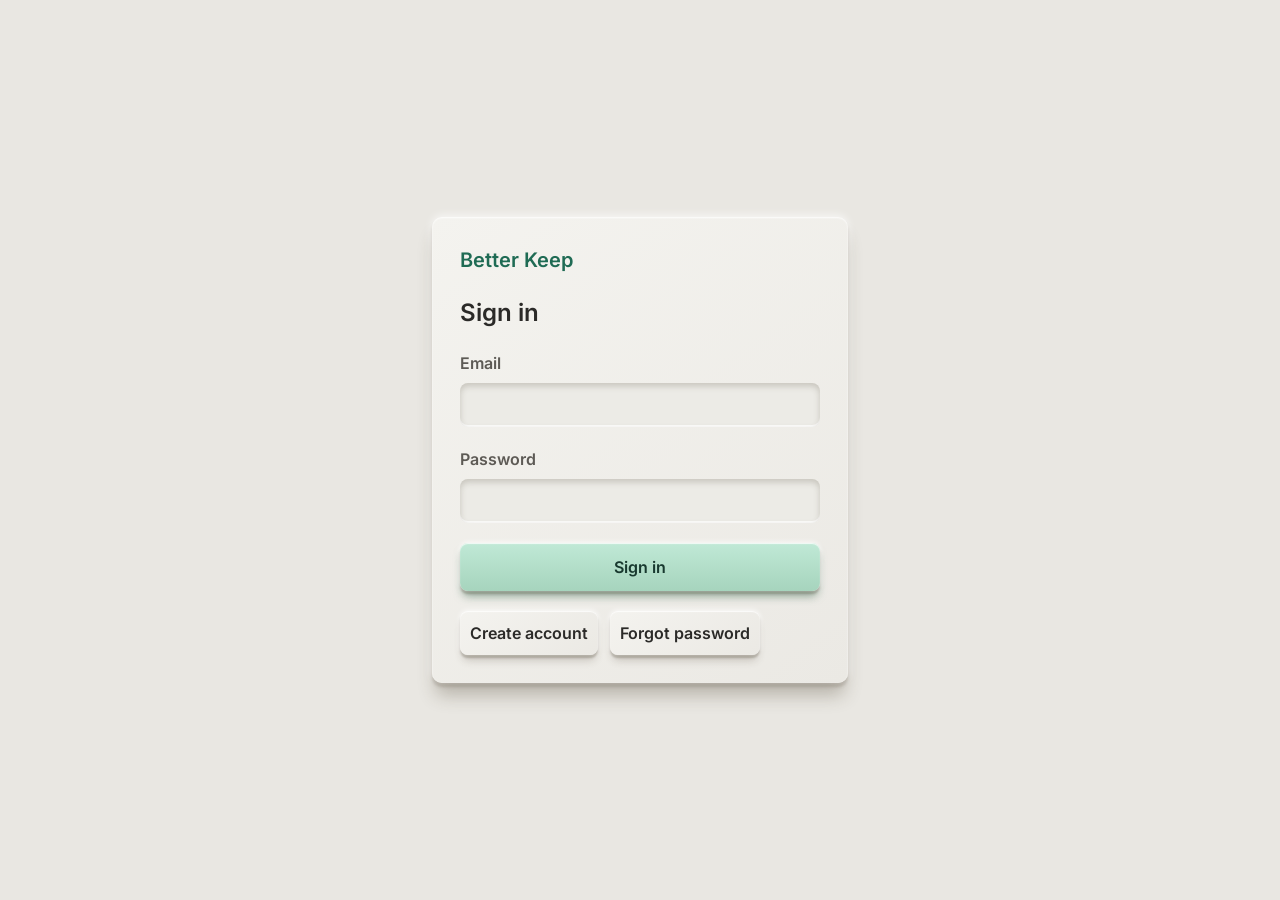
==== index.html @ 7a6ad75e "Publish better-keep 1ee75e3" ====
<!doctype html>
<html lang="en-GB">
  <head>
    <meta charset="utf-8" />
    <meta name="viewport" content="width=device-width, initial-scale=1, viewport-fit=cover" />
    <title>Better Keep</title>
    <meta name="description" content="Private notes in your own notebooks." />
    <link rel="manifest" href="./manifest.webmanifest" />
    <link rel="icon" href="./icons/icon.svg" type="image/svg+xml" />
    <link rel="apple-touch-icon" href="./icons/icon-192.png" />
    <meta name="theme-color" content="#e9e7e2" />
    <script>
      // Set the theme and text size before the page paints, so there is no flash.
      (function () {
        try {
          var s = JSON.parse(localStorage.getItem('bk-settings') || '{}')
          var theme = s.theme || 'system'
          if (theme === 'system') {
            theme = matchMedia('(prefers-color-scheme: dark)').matches ? 'dark' : 'light'
          }
          document.documentElement.dataset.theme = theme
          document.documentElement.dataset.textSize = s.textSize || 'medium'
        } catch (e) {}
      })()
    </script>
    <script type="module" crossorigin src="./assets/index-DMiQO9CW.js"></script>
    <link rel="stylesheet" crossorigin href="./assets/index-LoP0iq9k.css">
  </head>
  <body>
    <div id="root"></div>
  </body>
</html>
---- assets/index-LoP0iq9k.css ----
@font-face{font-family:Inter Variable;font-style:normal;font-display:swap;font-weight:100 900;src:url(./inter-cyrillic-ext-wght-normal-BOeWTOD4.woff2)format("woff2-variations");unicode-range:U+460-52F,U+1C80-1C8A,U+20B4,U+2DE0-2DFF,U+A640-A69F,U+FE2E-FE2F}@font-face{font-family:Inter Variable;font-style:normal;font-display:swap;font-weight:100 900;src:url(./inter-cyrillic-wght-normal-DqGufNeO.woff2)format("woff2-variations");unicode-range:U+301,U+400-45F,U+490-491,U+4B0-4B1,U+2116}@font-face{font-family:Inter Variable;font-style:normal;font-display:swap;font-weight:100 900;src:url(./inter-greek-ext-wght-normal-DlzME5K_.woff2)format("woff2-variations");unicode-range:U+1F??}@font-face{font-family:Inter Variable;font-style:normal;font-display:swap;font-weight:100 900;src:url(./inter-greek-wght-normal-CkhJZR-_.woff2)format("woff2-variations");unicode-range:U+370-377,U+37A-37F,U+384-38A,U+38C,U+38E-3A1,U+3A3-3FF}@font-face{font-family:Inter Variable;font-style:normal;font-display:swap;font-weight:100 900;src:url(./inter-vietnamese-wght-normal-CBcvBZtf.woff2)format("woff2-variations");unicode-range:U+102-103,U+110-111,U+128-129,U+168-169,U+1A0-1A1,U+1AF-1B0,U+300-301,U+303-304,U+308-309,U+323,U+329,U+1EA0-1EF9,U+20AB}@font-face{font-family:Inter Variable;font-style:normal;font-display:swap;font-weight:100 900;src:url(./inter-latin-ext-wght-normal-DO1Apj_S.woff2)format("woff2-variations");unicode-range:U+100-2BA,U+2BD-2C5,U+2C7-2CC,U+2CE-2D7,U+2DD-2FF,U+304,U+308,U+329,U+1D00-1DBF,U+1E00-1E9F,U+1EF2-1EFF,U+2020,U+20A0-20AB,U+20AD-20C0,U+2113,U+2C60-2C7F,U+A720-A7FF}@font-face{font-family:Inter Variable;font-style:normal;font-display:swap;font-weight:100 900;src:url(./inter-latin-wght-normal-Dx4kXJAl.woff2)format("woff2-variations");unicode-range:U+??,U+131,U+152-153,U+2BB-2BC,U+2C6,U+2DA,U+2DC,U+304,U+308,U+329,U+2000-206F,U+20AC,U+2122,U+2191,U+2193,U+2212,U+2215,U+FEFF,U+FFFD}:root{--page:#e9e7e2;--tile:linear-gradient(145deg, #f4f3ef, #ebe9e4);--tile-flat:#f4f3ef;--text:#2b2a28;--text-2:#5d5a55;--placeholder:#625f5a;--mint:linear-gradient(180deg, #c0e9d6, #a6d4bd);--on-mint:#18392f;--mint-text:#1f6b54;--danger-text:#a12a1f;--danger:linear-gradient(180deg, #e59b97, #d98581);--on-danger:#3d1310;--on-head:#2b2a28;--well:#ecebe6;--frame:#d3d0ca;--track:#cfccc6;--ring:#8ff0c8;--line:#3c342824;--raise:inset 0 1px 2px #ffffffd9, 0 -2px 8px #ffffffa6, 0 4px 3px #463a283d, 0 16px 18px -4px #463a284d;--raise-sm:inset 0 1px 1px #fffc, 0 -1px 5px #ffffffbf, 0 3px 2px #463a284d, 0 8px 9px -3px #463a283d;--press:inset 0 3px 6px #463a2838, inset 0 -2px 0 #fffc;--mint-shadow:0 7px 10px -3px #50a08280;--backdrop:#2b2a2873;--r-tile:10px;--r-btn:8px;--r-chip:6px;--small:max(.875rem, 14px);--lightningcss-light:initial;--lightningcss-dark: ;color-scheme:light}:root[data-theme=dark]{--page:#1d1c1a;--tile:linear-gradient(145deg, #2e2d2b, #242321);--tile-flat:#2e2d2b;--text:#ece9e4;--text-2:#b4b0a9;--placeholder:#a29e97;--mint-text:#8fe0c4;--danger-text:#ff9d92;--well:#1b1a18;--frame:#3a3834;--track:#34322f;--line:#ffffff1a;--raise:inset 0 1px 2px #ffffff1a, 0 -2px 8px #ffffff0a, 0 4px 3px #0009, 0 16px 18px -4px #0009;--raise-sm:inset 0 1px 1px #ffffff1a, 0 -1px 4px #ffffff0d, 0 3px 2px #0009, 0 8px 9px -3px #0000008c;--press:inset 0 3px 7px #000000a6, inset 0 -2px 0 #ffffff0f;--backdrop:#0009;--lightningcss-light: ;--lightningcss-dark:initial;color-scheme:dark}html{font-size:16px}html[data-text-size=small]{font-size:14px}html[data-text-size=large]{font-size:18px}*{box-sizing:border-box}html,body,#root{height:100%}body{background:var(--page);color:var(--text);text-align:left;-webkit-text-size-adjust:100%;margin:0;font-family:Inter Variable,Inter,Segoe UI,system-ui,-apple-system,sans-serif;font-size:1rem;font-weight:400;line-height:1.5}button,input,textarea,select{font:inherit;color:inherit}h1,h2,p{margin:0}strong{font-weight:600}:focus-visible{outline:3px solid var(--mint-text);outline-offset:2px}.visually-hidden{clip-path:inset(50%);white-space:nowrap;width:1px;height:1px;position:absolute;overflow:hidden}.app{height:100%;display:flex}.sidebar{background:var(--tile);width:17rem;box-shadow:var(--raise);z-index:1;flex-direction:column;flex:none;gap:1rem;padding:1.75rem 1.25rem;display:flex;overflow-y:auto}.sidebar-content{flex-direction:column;flex:1;gap:.5rem;min-height:0;display:flex}.side-spacer{flex:1;min-height:.75rem}.brand{color:var(--mint-text);font-size:1.25rem;font-weight:600}.side-label,.field-label,.section-label{color:var(--text-2);font-size:1rem;font-weight:600}.main{flex-direction:column;flex:1;min-width:0;display:flex}.topbar{align-items:center;gap:1rem;padding:1.75rem 2.25rem .5rem;display:flex}.content{flex-direction:column;flex:1;gap:1.25rem;min-height:0;padding:1rem 2.25rem 2.5rem;display:flex;overflow-y:auto}.heading-row{flex-wrap:wrap;justify-content:space-between;align-items:center;gap:.75rem 1rem;display:flex}.page-title{overflow-wrap:anywhere;font-size:1.625rem;font-weight:600}.section-label{margin-bottom:.875rem}section+section{margin-top:.5rem}.bottombar{padding:.75rem 1rem calc(.75rem + env(safe-area-inset-bottom));background:var(--page);border-top:1px solid var(--line)}@media (width>=801px){.only-phone{display:none!important}}.tile{background:var(--tile);box-shadow:var(--raise);border-radius:var(--r-tile)}.tiles{gap:1.5rem;display:grid}.tiles-grid{grid-template-columns:repeat(auto-fill,minmax(min(100%,17rem),1fr));align-items:start}.tiles-list{grid-template-columns:minmax(0,1fr);gap:1rem}.note-tile{display:flex;position:relative}.note-open{border-radius:var(--r-tile);text-align:left;cursor:pointer;background:0 0;border:0;flex-direction:column;flex:1;gap:.625rem;min-width:0;padding:1.25rem 4rem 1.25rem 1.375rem;display:flex}.note-title{overflow-wrap:anywhere;font-size:1.0625rem;font-weight:600}.note-title.is-empty{color:var(--text-2)}.note-preview{white-space:pre-wrap;overflow-wrap:anywhere;-webkit-line-clamp:8;line-clamp:8;-webkit-box-orient:vertical;display:-webkit-box;overflow:hidden}.tiles-list .note-preview{-webkit-line-clamp:2;line-clamp:2}.note-meta{flex-wrap:wrap;gap:.5rem;margin-top:.25rem;display:flex}.pin-btn{position:absolute;top:.625rem;right:.625rem}.chip{border-radius:var(--r-chip);background:var(--tile-flat);color:var(--text-2);box-shadow:var(--raise-sm);font-size:var(--small);align-items:center;gap:.5rem;padding:.25rem .625rem;font-weight:600;display:inline-flex}.chip-mint{background:var(--mint);color:var(--on-mint)}.swatch{border-radius:3px;flex:none;width:.75rem;height:.75rem;box-shadow:inset 0 1px #ffffff80,0 1px 2px #0000004d}.swatch-large{border-radius:var(--r-chip);color:#fff;justify-content:center;align-items:center;width:1.5rem;height:1.5rem;display:inline-flex}.empty{flex-direction:column;align-items:flex-start;gap:.75rem;max-width:34rem;padding:1.5rem;display:flex}.btn{border-radius:var(--r-btn);background:var(--tile);min-height:44px;color:var(--text);box-shadow:var(--raise-sm);cursor:pointer;border:0;justify-content:center;align-items:center;gap:.375rem;padding:0 10px;font-weight:600;text-decoration:none;display:inline-flex}.btn:active:not(:disabled),.btn.is-on{box-shadow:var(--press);background:var(--well)}.btn.is-on{color:var(--mint-text)}.btn:disabled{cursor:not-allowed;box-shadow:inset 0 0 0 1.5px var(--line);background:var(--well);color:var(--text-2)}.btn-primary{background:var(--mint);color:var(--on-mint);box-shadow:var(--raise-sm), var(--mint-shadow);white-space:nowrap;padding-inline:10px}.btn-primary:active:not(:disabled){color:var(--on-mint);background:#a6d4bd}.btn-mint-text{color:var(--mint-text)}.btn-danger{background:var(--danger);color:var(--on-danger)}.btn-danger:active:not(:disabled){color:var(--on-danger);background:#d98581}.btn-icon{flex:none;width:44px;padding:0}.btn-wide{width:100%;min-height:48px}.btn-left{justify-content:flex-start}.notebook-list{flex-direction:column;gap:.375rem;margin:0;padding:0;list-style:none;display:flex}.notebook-row{border-radius:var(--r-btn);color:var(--text-2);align-items:stretch;display:flex}.notebook-row.is-current{background:var(--mint);color:var(--on-mint);box-shadow:var(--raise-sm)}.notebook-btn{border-radius:var(--r-btn);min-width:0;min-height:48px;color:inherit;text-align:left;cursor:pointer;background:0 0;border:0;flex:1;align-items:center;gap:.75rem;padding:.5rem .25rem .5rem .875rem;font-weight:500;display:flex}.is-current .notebook-btn{font-weight:600}.notebook-name{overflow-wrap:anywhere;flex:1;min-width:0}.notebook-count{font-size:var(--small);font-weight:600}.notebook-edit{border-radius:var(--r-btn);width:44px;min-height:44px;color:inherit;cursor:pointer;background:0 0;border:0;flex:none;justify-content:center;align-items:center;display:inline-flex}.search-frame{border-radius:var(--r-btn);background:var(--frame);min-width:0;box-shadow:var(--raise-sm);flex:1;padding:4px}.search-well{background:var(--well);box-shadow:var(--press), inset 0 0 0 1.5px var(--ring);border-radius:5px;align-items:center;display:flex}.search-well:focus-within{outline:3px solid var(--mint-text);outline-offset:5px}.search-input{appearance:none;background:0 0;border:0;outline:none;flex:1;min-width:0;min-height:44px;padding:.5rem 0 .5rem 1rem}.search-input::-webkit-search-cancel-button{display:none}.search-icon,.search-clear{width:44px;height:44px;color:var(--text-2);flex:none;justify-content:center;align-items:center;display:inline-flex}.search-clear{cursor:pointer;background:0 0;border:0;border-radius:5px}::placeholder{color:var(--placeholder);opacity:1}.form{flex-direction:column;gap:1.25rem;display:flex}.field{border:0;flex-direction:column;gap:.5rem;min-width:0;margin:0;padding:0;display:flex}legend.field-label{margin-bottom:.5rem;padding:0}.field-inline{align-items:center;gap:.75rem;min-width:0;display:inline-flex}.input{border-radius:var(--r-btn);background:var(--well);width:100%;min-height:44px;box-shadow:var(--press);border:0;padding:.4375rem .875rem}.input:focus-visible{outline-offset:0;box-shadow:var(--press), inset 0 0 0 1.5px var(--ring)}.select{cursor:pointer;width:auto;min-width:0;max-width:100%}.hint{color:var(--text-2)}.message{border-radius:var(--r-btn);background:var(--well);box-shadow:var(--press);flex-direction:column;gap:.75rem;padding:.75rem 1rem;display:flex}p.message{display:block}.message-error strong,.banner-error strong,.save-status.is-error{color:var(--danger-text)}.row,.row-end{flex-wrap:wrap;gap:.75rem;display:flex}.row-end{justify-content:flex-end}.push-left{margin-right:auto}.segmented{background:var(--track);box-shadow:var(--press);border-radius:9px;flex-wrap:wrap;align-self:flex-start;gap:4px;padding:4px;display:inline-flex}.segment{border-radius:var(--r-chip);min-height:44px;color:var(--text);cursor:pointer;background:0 0;border:0;align-items:center;gap:.5rem;padding:.375rem 1rem;font-weight:500;display:inline-flex}.segment.is-on{background:var(--mint);color:var(--on-mint);box-shadow:var(--raise-sm);font-weight:600}.segment:has(:focus-visible){outline:3px solid var(--mint-text);outline-offset:2px}.colour-grid{grid-template-columns:repeat(auto-fill,minmax(8rem,1fr));gap:.5rem;display:grid}.colour-option{border-radius:var(--r-btn);cursor:pointer;align-items:center;gap:.625rem;min-height:44px;padding:.375rem .75rem;display:flex}.colour-option.is-on{background:var(--well);box-shadow:var(--press);font-weight:600}.colour-option:has(:focus-visible){outline:3px solid var(--mint-text);outline-offset:2px}.banner{border-radius:var(--r-btn);background:var(--well);box-shadow:var(--press);flex-wrap:wrap;justify-content:space-between;align-items:center;gap:.75rem;margin:1rem 2.25rem 0;padding:.75rem 1rem;display:flex}p.banner:not(.banner-error){display:block}.dialog{border-radius:var(--r-tile);background:var(--tile);width:min(32rem,100vw - 2rem);max-height:calc(100dvh - 2rem);color:var(--text);box-shadow:var(--raise);border:0;padding:0;overflow:auto}.dialog::backdrop{background:var(--backdrop)}.dialog-inner{flex-direction:column;gap:1rem;min-height:100%;padding:1.5rem;display:flex}.dialog-head{justify-content:space-between;align-items:center;gap:1rem;display:flex}.dialog-title{font-size:1.25rem;font-weight:600}.dialog-text{overflow-wrap:anywhere}.dialog-editor{width:min(44rem,100vw - 2rem)}.editor-title{font-size:1.125rem;font-weight:600}.editor-body{resize:none;min-height:10rem;max-height:60vh;line-height:1.5;overflow-y:auto}.editor-tools,.editor-foot{flex-wrap:wrap;align-items:center;gap:.75rem;display:flex}.save-status{color:var(--text-2);margin-right:auto;font-weight:600}.dialog-drawer{border-radius:0 var(--r-tile) var(--r-tile) 0;width:min(20rem,88vw);height:100dvh;max-height:100dvh;margin:0}.dialog-drawer .dialog-title{color:var(--mint-text)}.auth-page{justify-content:center;align-items:center;min-height:100%;padding:1.5rem;display:flex}.auth-tile{flex-direction:column;gap:1.25rem;width:min(26rem,100%);padding:1.75rem;display:flex}.auth-heading{font-size:1.5rem;font-weight:600}.auth-links{flex-wrap:wrap;gap:.75rem;display:flex}@media (width<=800px){.sidebar,.only-desktop{display:none!important}.topbar{gap:.75rem;padding:1rem 1rem .25rem}.content{padding:.75rem 1rem 1.5rem}.banner{margin:.75rem 1rem 0}.tiles{gap:1.125rem}.dialog-editor{border-radius:0;width:100vw;max-width:100vw;height:100dvh;max-height:100dvh;margin:0}.editor-body{flex:1;max-height:none}}@media (prefers-reduced-motion:no-preference){.btn,.segment{transition:box-shadow .12s}}.new-buttons{gap:.75rem;display:flex}.topbar{flex-wrap:wrap}.search-frame{flex-basis:16rem}.bottombar{gap:.625rem;display:flex}.bottombar .btn{white-space:nowrap;flex:1;min-height:52px;padding-inline:.5rem}.tick-box{border-radius:var(--r-chip);background:var(--well);width:1.375rem;height:1.375rem;box-shadow:var(--press);color:var(--on-mint);flex:none;justify-content:center;align-items:center;display:inline-flex}.tick-box.is-done{background:#b3e0ca;box-shadow:inset 0 3px 5px #18392f47,inset 0 -2px #ffffff8c}.tick-box svg{stroke-width:3.2px}.list-editor,.table-editor{flex-direction:column;gap:.875rem;min-width:0;display:flex}.todo-list{flex-direction:column;gap:.25rem;margin:0;padding:0;list-style:none;display:flex}.todo-row{border-radius:var(--r-btn);align-items:center;display:flex}.todo-row.is-dragging{background:var(--well);box-shadow:var(--press)}.todo-grip,.todo-tick,.todo-remove,.cell-remove{border-radius:var(--r-btn);width:44px;height:44px;color:var(--text-2);cursor:pointer;background:0 0;border:0;flex:none;justify-content:center;align-items:center;display:inline-flex}.todo-grip{cursor:grab;touch-action:none}.cell-remove:disabled{cursor:not-allowed;opacity:.4}.todo-text{border-radius:var(--r-btn);background:0 0;border:0;flex:1;min-width:0;min-height:44px;padding:.375rem .5rem}.todo-text.is-done,.is-done-text{color:var(--placeholder);text-decoration:line-through}.list-count{align-self:center}.tile-list{flex-direction:column;gap:.625rem;display:flex}.tile-item{overflow-wrap:anywhere;align-items:flex-start;gap:.75rem;display:flex}.tile-item .tick-box{margin-top:.0625rem}.table-scroll,.tile-table-scroll{border-radius:var(--r-btn);background:var(--well);box-shadow:var(--press);max-width:100%;padding:.375rem;overflow-x:auto}.tile-table-scroll{max-width:none;display:block}.grid-table{border-collapse:collapse}.grid-table th,.grid-table td{border-top:1px solid var(--line);padding:0}.grid-table thead th,.grid-table thead td,.grid-table tbody tr:last-child td{border-top:0}.cell{border-radius:var(--r-chip);background:0 0;border:0;width:100%;min-width:9rem;min-height:44px;padding:.375rem .75rem}.cell-head{color:var(--text-2);font-weight:600}.cell:focus-visible,.todo-text:focus-visible{outline-offset:-3px}.tile-table{min-width:max-content;display:grid}.tile-cell{border-top:1px solid var(--line);overflow-wrap:anywhere;min-height:2.5rem;padding:.5rem .75rem}.tile-cell.is-head{color:var(--text-2);border-top:0;font-weight:600}.tile-table-scroll .hint{padding:.5rem .75rem .25rem;display:block}.note-open>:not(.note-title){margin-right:-2.625rem}.editor-inner{flex-direction:column;gap:.875rem;min-width:0;display:flex}.grid-table td,.grid-table th{vertical-align:top}.grid-table tbody tr:last-child td{border-top:1px solid var(--line)}textarea.cell{resize:none;overflow-wrap:anywhere;white-space:pre-wrap;padding:.625rem .75rem;line-height:1.5;display:block;overflow:hidden}.head-cell .cell-head,.tile-cell.is-head{color:var(--on-head)}.head-cell .cell-head::placeholder{color:#4a4844}.grid-table .is-active{box-shadow:inset 0 0 0 2px var(--mint-text);border-radius:var(--r-chip)}.cell.is-done{color:var(--placeholder);text-decoration:line-through}.tick-cell{width:44px}.table-tools{flex-direction:column;gap:.75rem;display:flex}.tool-group{flex-wrap:wrap;align-items:center;gap:.625rem;display:flex}.tool-name{overflow-wrap:anywhere;flex-basis:100%}.table-settings{border-radius:var(--r-btn);background:var(--well);box-shadow:var(--press);flex-direction:column;gap:1rem;padding:1rem;display:flex}.swatch-dark-tick{color:var(--on-head)}.check-row{border-radius:var(--r-btn);text-align:left;cursor:pointer;background:0 0;border:0;align-self:flex-start;align-items:center;gap:.75rem;min-height:44px;padding:.375rem .5rem;display:flex}.tile-cell{white-space:pre-wrap}.table-settings{gap:.5rem;padding:.625rem .75rem}.table-settings .field{flex-flow:wrap;align-items:center;gap:.25rem .75rem}.table-settings legend.field-label{float:left;align-items:center;min-height:44px;margin:0 .75rem 0 0;display:flex}.table-settings .colour-grid{flex-wrap:wrap;gap:.125rem;display:flex}.table-settings .colour-option{gap:.5rem;padding:.25rem .625rem}.table-settings .check-row{padding-left:0}.rich{flex-direction:column;gap:.5rem;display:flex}.rich-tools{flex-wrap:wrap;gap:.5rem;display:flex}.rich-btn{padding-inline:10px}.rich-bold{font-weight:600}.rich-underline{font-weight:500;text-decoration:underline}.rich-body{overflow-wrap:anywhere;min-height:10rem;max-height:60vh;line-height:1.5;overflow-y:auto}.rich-body:empty:before{content:attr(data-placeholder);color:var(--placeholder)}.rich-body h2,.rich-body h3,.rich-preview h2,.rich-preview h3{margin:.25rem 0;font-size:1.25rem;font-weight:600;line-height:1.3}.rich-body ul,.rich-body ol,.rich-preview ul,.rich-preview ol{margin:.25rem 0;padding-left:1.5rem}.rich-body b,.rich-preview b{font-weight:600}.rich-preview{white-space:normal;max-height:12rem;display:block}.panel-box{border-radius:var(--r-btn);background:var(--well);box-shadow:var(--press);border:0;flex-direction:column;gap:.5rem;margin:0;padding:.625rem .75rem;display:flex}.panel-box legend{float:left}.colour-row{clear:both;flex-wrap:wrap;gap:.125rem;display:flex}.colour-row .colour-option{gap:.5rem;padding:.25rem .625rem}.note-swatch{color:var(--text);border:1px solid var(--line)}:root{--tint-red:#f3dad8;--tint-yellow:#f2e7c6;--tint-green:#dbeecf;--tint-teal:#d2e8e6;--tint-blue:#d8e3f1;--tint-purple:#e3dbf0;--tint-pink:#f1dae5;--tint-grey:#dddbd6}:root[data-theme=dark]{--tint-red:#3e2b29;--tint-yellow:#3a3425;--tint-green:#2b3728;--tint-teal:#253634;--tint-blue:#27303c;--tint-purple:#312b3b;--tint-pink:#3a2a33;--tint-grey:#34332f}.tint-none.note-swatch{background:var(--tile-flat)}.tint-red{background:var(--tint-red)}.tint-yellow{background:var(--tint-yellow)}.tint-green{background:var(--tint-green)}.tint-teal{background:var(--tint-teal)}.tint-blue{background:var(--tint-blue)}.tint-purple{background:var(--tint-purple)}.tint-pink{background:var(--tint-pink)}.tint-grey{background:var(--tint-grey)}.label-picker{flex-direction:column;gap:.625rem;display:flex}.label-chips{flex-wrap:wrap;gap:.5rem;margin:0;padding:0;list-style:none;display:flex}.label-chip{padding-right:0}.chip-remove{width:44px;height:44px;color:inherit;cursor:pointer;border-radius:var(--r-chip);background:0 0;border:0;justify-content:center;align-items:center;margin:-.25rem 0;display:inline-flex}.label-input{flex:1;min-width:10rem}.label-reuse{font-weight:500}.side-label-gap{margin-top:.75rem}.version-list{flex-direction:column;gap:.5rem;max-height:50vh;margin:0;padding:0;list-style:none;display:flex;overflow-y:auto}.version-btn{flex-direction:column;align-items:flex-start;gap:.125rem;width:100%;padding-block:.625rem}.version-when{font-size:var(--small);color:var(--text-2)}.version-title{overflow-wrap:anywhere;font-weight:600}.version-preview{border-radius:var(--r-btn);background:var(--well);box-shadow:var(--press);max-height:40vh;padding:.75rem 1rem;overflow-y:auto}.version-text{white-space:pre-wrap;overflow-wrap:anywhere}.attachments{flex-direction:column;gap:.75rem;display:flex}.file-list{flex-direction:column;gap:.625rem;margin:0;padding:0;list-style:none;display:flex}.file-row{border-radius:var(--r-btn);background:var(--well);box-shadow:var(--press);flex-direction:column;gap:.625rem;padding:.75rem 1rem;display:flex}.file-line,.tile-file{align-items:center;gap:.75rem;min-width:0;display:flex}.file-name{overflow-wrap:anywhere;flex:1;min-width:0}.file-size{color:var(--text-2);font-size:var(--small);white-space:nowrap;font-weight:600}.file-badge{border-radius:var(--r-chip);font-size:var(--small);color:#fff;box-shadow:var(--raise-sm);flex:none;padding:.25rem .5rem;font-weight:600}.badge-pdf{background:#c6382b}.badge-word{background:#2b5797}.badge-excel{background:#1e7145}.badge-photo{background:#6a4bb0}.badge-voice{background:#577d83}.badge-other{background:#5d5a55}.file-photo{border-radius:var(--r-chip);align-self:flex-start;max-width:100%;max-height:18rem}.file-audio{width:100%;max-width:28rem}.tile-files{border-radius:var(--r-btn);background:var(--well);box-shadow:var(--press);flex-direction:column;gap:.5rem;padding:.625rem .75rem;display:flex}.recording{flex-wrap:wrap;align-items:center;gap:.75rem;display:flex}.rec-dot{background:#c6382b;border-radius:4px;width:.875rem;height:.875rem}@media (prefers-reduced-motion:no-preference){.rec-dot{animation:1.2s ease-in-out infinite rec-pulse}}@keyframes rec-pulse{50%{opacity:.35}}.row,.row-end,.editor-tools,.editor-foot,.rich-tools,.tool-group,.new-buttons{gap:.5rem}.bottombar .btn{min-height:48px}.tint-red{--text:#2b2a28;--text-2:#3d2a28;--placeholder:#4a3533;color:var(--text);background:linear-gradient(#e59b97,#df908b)}.share-page{max-width:34rem;min-height:100%;padding:2rem 1.5rem calc(1.5rem + env(safe-area-inset-bottom));flex-direction:column;gap:1.25rem;margin:0 auto;display:flex}.share-heading{color:var(--mint-text);font-size:1.375rem;font-weight:600}.share-card{overflow-wrap:anywhere;flex-direction:column;gap:.625rem;padding:1.25rem;display:flex}.share-title{font-weight:600}.share-text{white-space:pre-wrap}.share-url{color:var(--text-2);font-size:var(--small);font-weight:600}.share-pick{border:0;flex-direction:column;gap:.75rem;min-width:0;margin:0;padding:0;display:flex}.share-pick legend{margin-bottom:.75rem}.share-option,.share-option-btn{border-radius:var(--r-tile);background:var(--tile);min-height:56px;box-shadow:var(--raise-sm);cursor:pointer;align-items:center;gap:1rem;padding:0 1.125rem;display:flex}.share-option-btn{justify-content:flex-start}.share-option.is-on{background:var(--mint);color:var(--on-mint);box-shadow:var(--raise-sm), var(--mint-shadow);font-weight:600}.share-option:has(:focus-visible){outline:3px solid var(--mint-text);outline-offset:2px}.share-chosen{font-size:var(--small);font-weight:600}.share-new{flex-direction:column;gap:.75rem;padding:1rem;display:flex}.share-new-buttons .btn{flex:1}.share-actions{background:var(--page);gap:.75rem;margin-top:auto;padding-top:.75rem;display:flex;position:sticky;bottom:0}.share-actions .btn{min-height:52px}.share-save{flex:1;font-size:1.0625rem}.file-actions{justify-content:space-between}.file-delete{margin-left:auto}.menu-list{flex-direction:column;gap:.25rem;margin:0;padding:0;list-style:none;display:flex}.menu-item{border-radius:var(--r-btn);width:100%;min-height:48px;color:var(--text);text-align:left;cursor:pointer;background:0 0;border:0;align-items:center;gap:1rem;padding:0 10px;font-weight:500;display:flex}.menu-item:hover,.menu-item:active{background:var(--well);box-shadow:var(--press)}.menu-item svg{color:var(--text-2);flex:none}.menu-danger,.menu-danger svg{color:var(--danger-text);font-weight:600}.menu-grow{overflow-wrap:anywhere;flex:1;min-width:0}.label-list{max-height:50vh;overflow-y:auto}.sheet-edited{margin-top:-.5rem}.sheet-field{border:0;margin:0;padding:0}@media (width<=800px){.dialog-sheet{border-radius:var(--r-tile) var(--r-tile) 0 0;width:100vw;max-width:100vw;padding-bottom:env(safe-area-inset-bottom);margin:auto 0 0}.tiles-grid{grid-template-columns:repeat(2,minmax(0,1fr));gap:.75rem}.tiles-grid .note-open{gap:.5rem;padding:.875rem}.tiles-grid .note-title{padding-right:2.5rem}.tiles-grid .note-open>:not(.note-title){margin-right:0}.tiles-grid .note-preview{-webkit-line-clamp:6;line-clamp:6}}.voice-player{flex-wrap:wrap;align-items:center;gap:.5rem .75rem;display:flex}.voice-play{min-width:5.5rem}.voice-time{font-variant-numeric:tabular-nums;color:var(--text-2);white-space:nowrap;font-weight:600}.voice-end{gap:.5rem;margin-left:auto;display:flex}.voice-bar{appearance:none;cursor:pointer;background:0 0;flex:1;min-width:8rem;height:44px;margin:0}.voice-bar::-webkit-slider-runnable-track{background:linear-gradient(90deg, #a6d4bd var(--pct,0%), var(--well) var(--pct,0%));height:12px;box-shadow:var(--press);border-radius:6px}.voice-bar::-moz-range-track{background:linear-gradient(90deg, #a6d4bd var(--pct,0%), var(--well) var(--pct,0%));height:12px;box-shadow:var(--press);border-radius:6px}.voice-bar::-webkit-slider-thumb{-webkit-appearance:none;background:var(--tile-flat);width:22px;height:22px;box-shadow:var(--raise-sm);border-radius:6px;margin-top:-5px}.voice-bar::-moz-range-thumb{background:var(--tile-flat);width:22px;height:22px;box-shadow:var(--raise-sm);border:0;border-radius:6px}.voice-bar:disabled{cursor:default;opacity:.6}@media (width<=800px){.voice-bar{flex-basis:100%;order:5}.voice-end{flex-basis:100%;order:6;justify-content:space-between;margin-left:0}}.connect-form{gap:.75rem}.password-row{flex-wrap:nowrap}.password-row .input{flex:1;min-width:0}.banner-update{background:var(--tile);box-shadow:var(--raise-sm), inset 0 0 0 2px var(--mint-text)}.version-line{font-size:var(--small);font-weight:600}.import-bar{background:linear-gradient(90deg, #a6d4bd var(--pct,0%), var(--well) var(--pct,0%));height:12px;box-shadow:var(--press);border-radius:6px}.import-facts{gap:.25rem;margin:0;padding-left:1.25rem;display:grid}.menu-aside{color:var(--text-2);white-space:nowrap;font-weight:500}.reminder-now{align-items:center;gap:.5rem;display:flex}.reminder-now.is-due,.chip-reminder.is-due{color:var(--danger-text)}.reminder-pick{grid-template-columns:repeat(auto-fit,minmax(9rem,1fr));align-items:end;gap:.75rem;display:grid}.alerts-panel{flex-direction:column;align-items:flex-start;gap:.75rem;display:flex}.reminder-bar{flex-wrap:wrap;align-items:center;gap:.75rem;display:flex}.reminder-bar .push-left{align-items:center;gap:.5rem;display:inline-flex}
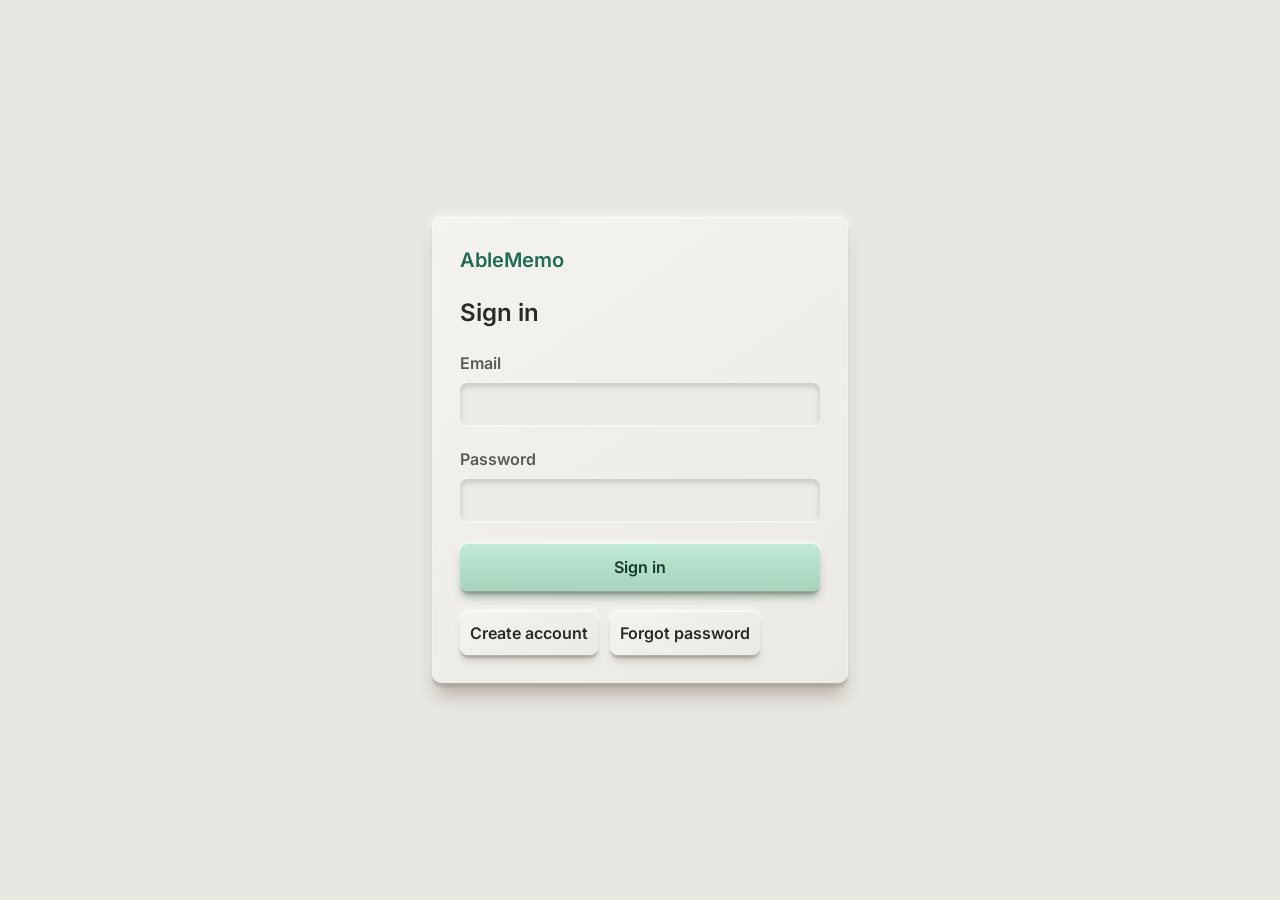
==== commit 65362d5a: "Publish better-keep 6aaeb94" ====
--- a/index.html
+++ b/index.html
@@ -3,7 +3,7 @@
   <head>
     <meta charset="utf-8" />
     <meta name="viewport" content="width=device-width, initial-scale=1, viewport-fit=cover" />
-    <title>Better Keep</title>
+    <title>AbleMemo</title>
     <meta name="description" content="Private notes in your own notebooks." />
     <link rel="manifest" href="./manifest.webmanifest" />
     <link rel="icon" href="./icons/icon.svg" type="image/svg+xml" />
@@ -23,8 +23,8 @@
         } catch (e) {}
       })()
     </script>
-    <script type="module" crossorigin src="./assets/index-DMiQO9CW.js"></script>
-    <link rel="stylesheet" crossorigin href="./assets/index-LoP0iq9k.css">
+    <script type="module" crossorigin src="./assets/index-f596j9R9.js"></script>
+    <link rel="stylesheet" crossorigin href="./assets/index-B_W2Z3MV.css">
   </head>
   <body>
     <div id="root"></div>
--- a/assets/index-B_W2Z3MV.css
+++ b/assets/index-B_W2Z3MV.css
@@ -0,0 +1 @@
+@font-face{font-family:Inter Variable;font-style:normal;font-display:swap;font-weight:100 900;src:url(./inter-cyrillic-ext-wght-normal-BOeWTOD4.woff2)format("woff2-variations");unicode-range:U+460-52F,U+1C80-1C8A,U+20B4,U+2DE0-2DFF,U+A640-A69F,U+FE2E-FE2F}@font-face{font-family:Inter Variable;font-style:normal;font-display:swap;font-weight:100 900;src:url(./inter-cyrillic-wght-normal-DqGufNeO.woff2)format("woff2-variations");unicode-range:U+301,U+400-45F,U+490-491,U+4B0-4B1,U+2116}@font-face{font-family:Inter Variable;font-style:normal;font-display:swap;font-weight:100 900;src:url(./inter-greek-ext-wght-normal-DlzME5K_.woff2)format("woff2-variations");unicode-range:U+1F??}@font-face{font-family:Inter Variable;font-style:normal;font-display:swap;font-weight:100 900;src:url(./inter-greek-wght-normal-CkhJZR-_.woff2)format("woff2-variations");unicode-range:U+370-377,U+37A-37F,U+384-38A,U+38C,U+38E-3A1,U+3A3-3FF}@font-face{font-family:Inter Variable;font-style:normal;font-display:swap;font-weight:100 900;src:url(./inter-vietnamese-wght-normal-CBcvBZtf.woff2)format("woff2-variations");unicode-range:U+102-103,U+110-111,U+128-129,U+168-169,U+1A0-1A1,U+1AF-1B0,U+300-301,U+303-304,U+308-309,U+323,U+329,U+1EA0-1EF9,U+20AB}@font-face{font-family:Inter Variable;font-style:normal;font-display:swap;font-weight:100 900;src:url(./inter-latin-ext-wght-normal-DO1Apj_S.woff2)format("woff2-variations");unicode-range:U+100-2BA,U+2BD-2C5,U+2C7-2CC,U+2CE-2D7,U+2DD-2FF,U+304,U+308,U+329,U+1D00-1DBF,U+1E00-1E9F,U+1EF2-1EFF,U+2020,U+20A0-20AB,U+20AD-20C0,U+2113,U+2C60-2C7F,U+A720-A7FF}@font-face{font-family:Inter Variable;font-style:normal;font-display:swap;font-weight:100 900;src:url(./inter-latin-wght-normal-Dx4kXJAl.woff2)format("woff2-variations");unicode-range:U+??,U+131,U+152-153,U+2BB-2BC,U+2C6,U+2DA,U+2DC,U+304,U+308,U+329,U+2000-206F,U+20AC,U+2122,U+2191,U+2193,U+2212,U+2215,U+FEFF,U+FFFD}:root{--page:#e9e7e2;--tile:linear-gradient(145deg, #f4f3ef, #ebe9e4);--tile-flat:#f4f3ef;--text:#2b2a28;--text-2:#5d5a55;--placeholder:#625f5a;--mint:linear-gradient(180deg, #c0e9d6, #a6d4bd);--on-mint:#18392f;--mint-text:#1f6b54;--danger-text:#a12a1f;--danger:linear-gradient(180deg, #e59b97, #d98581);--on-danger:#3d1310;--on-head:#2b2a28;--well:#ecebe6;--frame:#d3d0ca;--track:#cfccc6;--ring:#8ff0c8;--line:#3c342824;--raise:inset 0 1px 2px #ffffffd9, 0 -2px 8px #ffffffa6, 0 4px 3px #463a283d, 0 16px 18px -4px #463a284d;--raise-sm:inset 0 1px 1px #fffc, 0 -1px 5px #ffffffbf, 0 3px 2px #463a284d, 0 8px 9px -3px #463a283d;--press:inset 0 3px 6px #463a2838, inset 0 -2px 0 #fffc;--mint-shadow:0 7px 10px -3px #50a08280;--backdrop:#2b2a2873;--r-tile:10px;--r-btn:8px;--r-chip:6px;--small:max(.875rem, 14px);--lightningcss-light:initial;--lightningcss-dark: ;color-scheme:light}:root[data-theme=dark]{--page:#1d1c1a;--tile:linear-gradient(145deg, #2e2d2b, #242321);--tile-flat:#2e2d2b;--text:#ece9e4;--text-2:#b4b0a9;--placeholder:#a29e97;--mint-text:#8fe0c4;--danger-text:#ff9d92;--well:#1b1a18;--frame:#3a3834;--track:#34322f;--line:#ffffff1a;--raise:inset 0 1px 2px #ffffff1a, 0 -2px 8px #ffffff0a, 0 4px 3px #0009, 0 16px 18px -4px #0009;--raise-sm:inset 0 1px 1px #ffffff1a, 0 -1px 4px #ffffff0d, 0 3px 2px #0009, 0 8px 9px -3px #0000008c;--press:inset 0 3px 7px #000000a6, inset 0 -2px 0 #ffffff0f;--backdrop:#0009;--lightningcss-light: ;--lightningcss-dark:initial;color-scheme:dark}html{font-size:16px}html[data-text-size=small]{font-size:14px}html[data-text-size=large]{font-size:18px}*{box-sizing:border-box}html,body,#root{height:100%}body{background:var(--page);color:var(--text);text-align:left;-webkit-text-size-adjust:100%;margin:0;font-family:Inter Variable,Inter,Segoe UI,system-ui,-apple-system,sans-serif;font-size:1rem;font-weight:400;line-height:1.5}button,input,textarea,select{font:inherit;color:inherit}h1,h2,p{margin:0}strong{font-weight:600}:focus-visible{outline:3px solid var(--mint-text);outline-offset:2px}.visually-hidden{clip-path:inset(50%);white-space:nowrap;width:1px;height:1px;position:absolute;overflow:hidden}.app{height:100%;display:flex}.sidebar{background:var(--tile);width:17rem;box-shadow:var(--raise);z-index:1;flex-direction:column;flex:none;gap:1rem;padding:1.75rem 1.25rem;display:flex;overflow-y:auto}.sidebar-content{flex-direction:column;flex:1;gap:.5rem;min-height:0;display:flex}.side-spacer{flex:1;min-height:.75rem}.brand{color:var(--mint-text);font-size:1.25rem;font-weight:600}.side-label,.field-label,.section-label{color:var(--text-2);font-size:1rem;font-weight:600}.main{flex-direction:column;flex:1;min-width:0;display:flex}.topbar{align-items:center;gap:1rem;padding:1.75rem 2.25rem .5rem;display:flex}.content{flex-direction:column;flex:1;gap:1.25rem;min-height:0;padding:1rem 2.25rem 2.5rem;display:flex;overflow-y:auto}.heading-row{flex-wrap:wrap;justify-content:space-between;align-items:center;gap:.75rem 1rem;display:flex}.page-title{overflow-wrap:anywhere;font-size:1.625rem;font-weight:600}.section-label{margin-bottom:.875rem}section+section{margin-top:.5rem}.bottombar{padding:.75rem 1rem calc(.75rem + env(safe-area-inset-bottom));background:var(--page);border-top:1px solid var(--line)}@media (width>=801px){.only-phone{display:none!important}}.tile{background:var(--tile);box-shadow:var(--raise);border-radius:var(--r-tile)}.tiles{gap:1.5rem;display:grid}.tiles-grid{grid-template-columns:repeat(auto-fill,minmax(min(100%,17rem),1fr));align-items:start}.tiles-list{grid-template-columns:minmax(0,1fr);gap:1rem}.note-tile{display:flex;position:relative}.note-open{border-radius:var(--r-tile);text-align:left;cursor:pointer;background:0 0;border:0;flex-direction:column;flex:1;gap:.625rem;min-width:0;padding:1.25rem 4rem 1.25rem 1.375rem;display:flex}.note-title{overflow-wrap:anywhere;font-size:1.0625rem;font-weight:600}.note-title.is-empty{color:var(--text-2)}.note-preview{white-space:pre-wrap;overflow-wrap:anywhere;-webkit-line-clamp:8;line-clamp:8;-webkit-box-orient:vertical;display:-webkit-box;overflow:hidden}.tiles-list .note-preview{-webkit-line-clamp:2;line-clamp:2}.note-meta{flex-wrap:wrap;gap:.5rem;margin-top:.25rem;display:flex}.pin-btn{position:absolute;top:.625rem;right:.625rem}.chip{border-radius:var(--r-chip);background:var(--tile-flat);color:var(--text-2);box-shadow:var(--raise-sm);font-size:var(--small);align-items:center;gap:.5rem;padding:.25rem .625rem;font-weight:600;display:inline-flex}.chip-mint{background:var(--mint);color:var(--on-mint)}.swatch{border-radius:3px;flex:none;width:.75rem;height:.75rem;box-shadow:inset 0 1px #ffffff80,0 1px 2px #0000004d}.swatch-large{border-radius:var(--r-chip);color:#fff;justify-content:center;align-items:center;width:1.5rem;height:1.5rem;display:inline-flex}.empty{flex-direction:column;align-items:flex-start;gap:.75rem;max-width:34rem;padding:1.5rem;display:flex}.btn{border-radius:var(--r-btn);background:var(--tile);min-height:44px;color:var(--text);box-shadow:var(--raise-sm);cursor:pointer;border:0;justify-content:center;align-items:center;gap:.375rem;padding:0 10px;font-weight:600;text-decoration:none;display:inline-flex}.btn:active:not(:disabled),.btn.is-on{box-shadow:var(--press);background:var(--well)}.btn.is-on{color:var(--mint-text)}.btn:disabled{cursor:not-allowed;box-shadow:inset 0 0 0 1.5px var(--line);background:var(--well);color:var(--text-2)}.btn-primary{background:var(--mint);color:var(--on-mint);box-shadow:var(--raise-sm), var(--mint-shadow);white-space:nowrap;padding-inline:10px}.btn-primary:active:not(:disabled){color:var(--on-mint);background:#a6d4bd}.btn-mint-text{color:var(--mint-text)}.btn-danger{background:var(--danger);color:var(--on-danger)}.btn-danger:active:not(:disabled){color:var(--on-danger);background:#d98581}.btn-icon{flex:none;width:44px;padding:0}.btn-wide{width:100%;min-height:48px}.btn-left{justify-content:flex-start}.notebook-list{flex-direction:column;gap:.375rem;margin:0;padding:0;list-style:none;display:flex}.notebook-row{border-radius:var(--r-btn);color:var(--text-2);align-items:stretch;display:flex}.notebook-row.is-current{background:var(--mint);color:var(--on-mint);box-shadow:var(--raise-sm)}.notebook-btn{border-radius:var(--r-btn);min-width:0;min-height:48px;color:inherit;text-align:left;cursor:pointer;background:0 0;border:0;flex:1;align-items:center;gap:.75rem;padding:.5rem .25rem .5rem .875rem;font-weight:500;display:flex}.is-current .notebook-btn{font-weight:600}.notebook-name{overflow-wrap:anywhere;flex:1;min-width:0}.notebook-count{font-size:var(--small);font-weight:600}.notebook-edit{border-radius:var(--r-btn);width:44px;min-height:44px;color:inherit;cursor:pointer;background:0 0;border:0;flex:none;justify-content:center;align-items:center;display:inline-flex}.search-frame{border-radius:var(--r-btn);background:var(--frame);min-width:0;box-shadow:var(--raise-sm);flex:1;padding:4px}.search-well{background:var(--well);box-shadow:var(--press), inset 0 0 0 1.5px var(--ring);border-radius:5px;align-items:center;display:flex}.search-well:focus-within{outline:3px solid var(--mint-text);outline-offset:5px}.search-input{appearance:none;background:0 0;border:0;outline:none;flex:1;min-width:0;min-height:44px;padding:.5rem 0 .5rem 1rem}.search-input::-webkit-search-cancel-button{display:none}.search-icon,.search-clear{width:44px;height:44px;color:var(--text-2);flex:none;justify-content:center;align-items:center;display:inline-flex}.search-clear{cursor:pointer;background:0 0;border:0;border-radius:5px}::placeholder{color:var(--placeholder);opacity:1}.form{flex-direction:column;gap:1.25rem;display:flex}.field{border:0;flex-direction:column;gap:.5rem;min-width:0;margin:0;padding:0;display:flex}legend.field-label{margin-bottom:.5rem;padding:0}.field-inline{align-items:center;gap:.75rem;min-width:0;display:inline-flex}.input{border-radius:var(--r-btn);background:var(--well);width:100%;min-height:44px;box-shadow:var(--press);border:0;padding:.4375rem .875rem}.input:focus-visible{outline-offset:0;box-shadow:var(--press), inset 0 0 0 1.5px var(--ring)}.input:-webkit-autofill{-webkit-text-fill-color:var(--text);-webkit-box-shadow:var(--press), 0 0 0 100px var(--well) inset;caret-color:var(--text);transition:background-color 9999s}.input:-webkit-autofill:hover{-webkit-text-fill-color:var(--text);-webkit-box-shadow:var(--press), 0 0 0 100px var(--well) inset;caret-color:var(--text);transition:background-color 9999s}.input:-webkit-autofill:focus{-webkit-text-fill-color:var(--text);-webkit-box-shadow:var(--press), inset 0 0 0 1.5px var(--ring), 0 0 0 100px var(--well) inset;caret-color:var(--text);transition:background-color 9999s}.select{cursor:pointer;width:auto;min-width:0;max-width:100%}.hint{color:var(--text-2)}.message{border-radius:var(--r-btn);background:var(--well);box-shadow:var(--press);flex-direction:column;gap:.75rem;padding:.75rem 1rem;display:flex}p.message{display:block}.message-error strong,.banner-error strong,.save-status.is-error{color:var(--danger-text)}.row,.row-end{flex-wrap:wrap;gap:.75rem;display:flex}.row-end{justify-content:flex-end}.push-left{margin-right:auto}.segmented{background:var(--track);box-shadow:var(--press);border-radius:9px;flex-wrap:wrap;align-self:flex-start;gap:4px;padding:4px;display:inline-flex}.segment{border-radius:var(--r-chip);min-height:44px;color:var(--text);cursor:pointer;background:0 0;border:0;align-items:center;gap:.5rem;padding:.375rem 1rem;font-weight:500;display:inline-flex}.segment.is-on{background:var(--mint);color:var(--on-mint);box-shadow:var(--raise-sm);font-weight:600}.segment:has(:focus-visible){outline:3px solid var(--mint-text);outline-offset:2px}.colour-grid{grid-template-columns:repeat(auto-fill,minmax(8rem,1fr));gap:.5rem;display:grid}.colour-option{border-radius:var(--r-btn);cursor:pointer;align-items:center;gap:.625rem;min-height:44px;padding:.375rem .75rem;display:flex}.colour-option.is-on{background:var(--well);box-shadow:var(--press);font-weight:600}.colour-option:has(:focus-visible){outline:3px solid var(--mint-text);outline-offset:2px}.banner{border-radius:var(--r-btn);background:var(--well);box-shadow:var(--press);flex-wrap:wrap;justify-content:space-between;align-items:center;gap:.75rem;margin:1rem 2.25rem 0;padding:.75rem 1rem;display:flex}p.banner:not(.banner-error){display:block}.dialog{border-radius:var(--r-tile);background:var(--tile);width:min(32rem,100vw - 2rem);max-height:calc(100dvh - 2rem);color:var(--text);box-shadow:var(--raise);border:0;padding:0;overflow:auto}.dialog::backdrop{background:var(--backdrop)}.dialog-inner{flex-direction:column;gap:1rem;min-height:100%;padding:1.5rem;display:flex}.dialog-head{justify-content:space-between;align-items:center;gap:1rem;display:flex}.dialog-title{font-size:1.25rem;font-weight:600}.dialog-text{overflow-wrap:anywhere}.dialog-editor{width:min(44rem,100vw - 2rem)}.editor-title{font-size:1.125rem;font-weight:600}.editor-body{resize:none;min-height:10rem;max-height:60vh;line-height:1.5;overflow-y:auto}.editor-tools,.editor-foot{flex-wrap:wrap;align-items:center;gap:.75rem;display:flex}.save-status{color:var(--text-2);margin-right:auto;font-weight:600}.dialog-drawer{border-radius:0 var(--r-tile) var(--r-tile) 0;width:min(20rem,88vw);height:100dvh;max-height:100dvh;margin:0}.dialog-drawer .dialog-title{color:var(--mint-text)}.auth-page{justify-content:center;align-items:center;min-height:100%;padding:1.5rem;display:flex}.auth-tile{flex-direction:column;gap:1.25rem;width:min(26rem,100%);padding:1.75rem;display:flex}.auth-heading{font-size:1.5rem;font-weight:600}.auth-links{flex-wrap:wrap;gap:.75rem;display:flex}@media (width<=800px){.sidebar,.only-desktop{display:none!important}.topbar{gap:.75rem;padding:1rem 1rem .25rem}.content{padding:.75rem 1rem 1.5rem}.banner{margin:.75rem 1rem 0}.tiles{gap:1.125rem}.dialog-editor{border-radius:0;width:100vw;max-width:100vw;height:100dvh;max-height:100dvh;margin:0}.editor-body{flex:1;max-height:none}}@media (prefers-reduced-motion:no-preference){.btn,.segment{transition:box-shadow .12s}}.new-buttons{gap:.75rem;display:flex}.topbar{flex-wrap:wrap}.search-frame{flex-basis:16rem}.bottombar{gap:.625rem;display:flex}.bottombar .btn{white-space:nowrap;flex:1;min-height:52px;padding-inline:.5rem}.tick-box{border-radius:var(--r-chip);background:var(--well);width:1.375rem;height:1.375rem;box-shadow:var(--press);color:var(--on-mint);flex:none;justify-content:center;align-items:center;display:inline-flex}.tick-box.is-done{background:#b3e0ca;box-shadow:inset 0 3px 5px #18392f47,inset 0 -2px #ffffff8c}.tick-box svg{stroke-width:3.2px}.list-editor,.table-editor{flex-direction:column;gap:.875rem;min-width:0;display:flex}.todo-list{flex-direction:column;gap:.25rem;margin:0;padding:0;list-style:none;display:flex}.todo-row{border-radius:var(--r-btn);align-items:center;display:flex}.todo-row.is-dragging{background:var(--well);box-shadow:var(--press)}.todo-grip,.todo-tick,.todo-remove,.cell-remove{border-radius:var(--r-btn);width:44px;height:44px;color:var(--text-2);cursor:pointer;background:0 0;border:0;flex:none;justify-content:center;align-items:center;display:inline-flex}.todo-grip{cursor:grab;touch-action:none}.cell-remove:disabled{cursor:not-allowed;opacity:.4}.todo-text{border-radius:var(--r-btn);background:0 0;border:0;flex:1;min-width:0;min-height:44px;padding:.375rem .5rem}.todo-text.is-done,.is-done-text{color:var(--placeholder);text-decoration:line-through}.list-count{align-self:center}.tile-list{flex-direction:column;gap:.625rem;display:flex}.tile-item{overflow-wrap:anywhere;align-items:flex-start;gap:.75rem;display:flex}.tile-item .tick-box{margin-top:.0625rem}.table-scroll,.tile-table-scroll{border-radius:var(--r-btn);background:var(--well);box-shadow:var(--press);max-width:100%;padding:.375rem;overflow-x:hidden}.tile-table-scroll{max-width:none;display:block}.grid-table{border-collapse:collapse}.grid-table th,.grid-table td{border-top:1px solid var(--line);padding:0}.grid-table thead th,.grid-table thead td,.grid-table tbody tr:last-child td{border-top:0}.cell{border-radius:var(--r-chip);background:0 0;border:0;width:100%;min-width:9rem;min-height:44px;padding:.375rem .75rem}.cell-head{color:var(--text-2);font-weight:600}.cell:focus-visible,.todo-text:focus-visible{outline-offset:-3px}.tile-table{min-width:max-content;display:grid}.tile-cell{border-top:1px solid var(--line);overflow-wrap:anywhere;min-height:2.5rem;padding:.5rem .75rem}.tile-cell.is-head{color:var(--text-2);border-top:0;font-weight:600}.tile-table-scroll .hint{padding:.5rem .75rem .25rem;display:block}.note-open>:not(.note-title){margin-right:-2.625rem}.editor-inner{flex-direction:column;gap:.875rem;min-width:0;display:flex}.grid-table td,.grid-table th{vertical-align:top}.grid-table tbody tr:last-child td{border-top:1px solid var(--line)}textarea.cell{resize:none;overflow-wrap:anywhere;white-space:pre-wrap;padding:.625rem .75rem;line-height:1.5;display:block;overflow:hidden}.head-cell .cell-head,.tile-cell.is-head{color:var(--on-head)}.head-cell .cell-head::placeholder{color:#4a4844}.grid-table .is-active{box-shadow:inset 0 0 0 2px var(--mint-text);border-radius:var(--r-chip)}.cell.is-done{color:var(--placeholder);text-decoration:line-through}.tick-cell{width:44px}.table-tools{flex-direction:column;gap:.75rem;display:flex}.tool-group{flex-wrap:wrap;align-items:center;gap:.625rem;display:flex}.tool-name{overflow-wrap:anywhere;flex-basis:100%}.table-settings{border-radius:var(--r-btn);background:var(--well);box-shadow:var(--press);flex-direction:column;gap:1rem;padding:1rem;display:flex}.swatch-dark-tick{color:var(--on-head)}.check-row{border-radius:var(--r-btn);text-align:left;cursor:pointer;background:0 0;border:0;align-self:flex-start;align-items:center;gap:.75rem;min-height:44px;padding:.375rem .5rem;display:flex}.tile-cell{white-space:pre-wrap}.table-settings{gap:.5rem;padding:.625rem .75rem}.table-settings .field{flex-flow:wrap;align-items:center;gap:.25rem .75rem}.table-settings legend.field-label{float:left;align-items:center;min-height:44px;margin:0 .75rem 0 0;display:flex}.table-settings .colour-grid{flex-wrap:wrap;gap:.125rem;display:flex}.table-settings .colour-option{gap:.5rem;padding:.25rem .625rem}.table-settings .check-row{padding-left:0}.rich{flex-direction:column;gap:.5rem;display:flex}.rich-tools{flex-wrap:wrap;gap:.5rem;display:flex}.rich-btn{padding-inline:10px}.rich-bold{font-weight:600}.rich-underline{font-weight:500;text-decoration:underline}.rich-body{overflow-wrap:anywhere;min-height:10rem;max-height:60vh;line-height:1.5;overflow-y:auto}.rich-body:empty:before{content:attr(data-placeholder);color:var(--placeholder)}.rich-body h2,.rich-body h3,.rich-preview h2,.rich-preview h3{margin:.25rem 0;font-size:1.25rem;font-weight:600;line-height:1.3}.rich-body ul,.rich-body ol,.rich-preview ul,.rich-preview ol{margin:.25rem 0;padding-left:1.5rem}.rich-body b,.rich-preview b{font-weight:600}.rich-preview{white-space:normal;max-height:12rem;display:block}.panel-box{border-radius:var(--r-btn);background:var(--well);box-shadow:var(--press);border:0;flex-direction:column;gap:.5rem;margin:0;padding:.625rem .75rem;display:flex}.panel-box legend{float:left}.colour-row{clear:both;flex-wrap:wrap;gap:.125rem;display:flex}.colour-row .colour-option{gap:.5rem;padding:.25rem .625rem}.note-swatch{color:var(--text);border:1px solid var(--line)}:root{--tint-red:#f3dad8;--tint-yellow:#f2e7c6;--tint-green:#dbeecf;--tint-teal:#d2e8e6;--tint-blue:#d8e3f1;--tint-purple:#e3dbf0;--tint-pink:#f1dae5;--tint-grey:#dddbd6}:root[data-theme=dark]{--tint-red:#3e2b29;--tint-yellow:#3a3425;--tint-green:#2b3728;--tint-teal:#253634;--tint-blue:#27303c;--tint-purple:#312b3b;--tint-pink:#3a2a33;--tint-grey:#34332f}.tint-none.note-swatch{background:var(--tile-flat)}.tint-red{background:var(--tint-red)}.tint-yellow{background:var(--tint-yellow)}.tint-green{background:var(--tint-green)}.tint-teal{background:var(--tint-teal)}.tint-blue{background:var(--tint-blue)}.tint-purple{background:var(--tint-purple)}.tint-pink{background:var(--tint-pink)}.tint-grey{background:var(--tint-grey)}.label-picker{flex-direction:column;gap:.625rem;display:flex}.label-chips{flex-wrap:wrap;gap:.5rem;margin:0;padding:0;list-style:none;display:flex}.label-chip{padding-right:0}.chip-remove{width:44px;height:44px;color:inherit;cursor:pointer;border-radius:var(--r-chip);background:0 0;border:0;justify-content:center;align-items:center;margin:-.25rem 0;display:inline-flex}.label-input{flex:1;min-width:10rem}.label-reuse{font-weight:500}.side-label-gap{margin-top:.75rem}.version-list{flex-direction:column;gap:.5rem;max-height:50vh;margin:0;padding:0;list-style:none;display:flex;overflow-y:auto}.version-btn{flex-direction:column;align-items:flex-start;gap:.125rem;width:100%;padding-block:.625rem}.version-when{font-size:var(--small);color:var(--text-2)}.version-title{overflow-wrap:anywhere;font-weight:600}.version-preview{border-radius:var(--r-btn);background:var(--well);box-shadow:var(--press);max-height:40vh;padding:.75rem 1rem;overflow-y:auto}.version-text{white-space:pre-wrap;overflow-wrap:anywhere}.attachments{flex-direction:column;gap:.75rem;display:flex}.file-list{flex-direction:column;gap:.625rem;margin:0;padding:0;list-style:none;display:flex}.file-row{border-radius:var(--r-btn);background:var(--well);box-shadow:var(--press);flex-direction:column;gap:.625rem;padding:.75rem 1rem;display:flex}.file-line,.tile-file{align-items:center;gap:.75rem;min-width:0;display:flex}.file-name{overflow-wrap:anywhere;flex:1;min-width:0}.file-size{color:var(--text-2);font-size:var(--small);white-space:nowrap;font-weight:600}.file-badge{border-radius:var(--r-chip);font-size:var(--small);color:#fff;box-shadow:var(--raise-sm);flex:none;padding:.25rem .5rem;font-weight:600}.badge-pdf{background:#c6382b}.badge-word{background:#2b5797}.badge-excel{background:#1e7145}.badge-photo{background:#6a4bb0}.badge-voice{background:#577d83}.badge-other{background:#5d5a55}.file-photo{border-radius:var(--r-chip);align-self:flex-start;max-width:100%;max-height:18rem}.file-audio{width:100%;max-width:28rem}.tile-files{border-radius:var(--r-btn);background:var(--well);box-shadow:var(--press);flex-direction:column;gap:.5rem;padding:.625rem .75rem;display:flex}.recording{flex-wrap:wrap;align-items:center;gap:.75rem;display:flex}.rec-dot{background:#c6382b;border-radius:4px;width:.875rem;height:.875rem}@media (prefers-reduced-motion:no-preference){.rec-dot{animation:1.2s ease-in-out infinite rec-pulse}}@keyframes rec-pulse{50%{opacity:.35}}.row,.row-end,.editor-tools,.editor-foot,.rich-tools,.tool-group,.new-buttons{gap:.5rem}.bottombar .btn{min-height:48px}.tint-red{--text:#2b2a28;--text-2:#3d2a28;--placeholder:#4a3533;color:var(--text);background:linear-gradient(#e59b97,#df908b)}.share-page{max-width:34rem;min-height:100%;padding:2rem 1.5rem calc(1.5rem + env(safe-area-inset-bottom));flex-direction:column;gap:1.25rem;margin:0 auto;display:flex}.share-heading{color:var(--mint-text);font-size:1.375rem;font-weight:600}.share-card{overflow-wrap:anywhere;flex-direction:column;gap:.625rem;padding:1.25rem;display:flex}.share-title{font-weight:600}.share-text{white-space:pre-wrap}.share-url{color:var(--text-2);font-size:var(--small);font-weight:600}.share-pick{border:0;flex-direction:column;gap:.75rem;min-width:0;margin:0;padding:0;display:flex}.share-pick legend{margin-bottom:.75rem}.share-option,.share-option-btn{border-radius:var(--r-tile);background:var(--tile);min-height:56px;box-shadow:var(--raise-sm);cursor:pointer;align-items:center;gap:1rem;padding:0 1.125rem;display:flex}.share-option-btn{justify-content:flex-start}.share-option.is-on{background:var(--mint);color:var(--on-mint);box-shadow:var(--raise-sm), var(--mint-shadow);font-weight:600}.share-option:has(:focus-visible){outline:3px solid var(--mint-text);outline-offset:2px}.share-chosen{font-size:var(--small);font-weight:600}.share-new{flex-direction:column;gap:.75rem;padding:1rem;display:flex}.share-new-buttons .btn{flex:1}.share-actions{background:var(--page);gap:.75rem;margin-top:auto;padding-top:.75rem;display:flex;position:sticky;bottom:0}.share-actions .btn{min-height:52px}.share-save{flex:1;font-size:1.0625rem}.file-actions{justify-content:space-between}.file-delete{margin-left:auto}.menu-list{flex-direction:column;gap:.25rem;margin:0;padding:0;list-style:none;display:flex}.menu-item{border-radius:var(--r-btn);width:100%;min-height:48px;color:var(--text);text-align:left;cursor:pointer;background:0 0;border:0;align-items:center;gap:1rem;padding:0 10px;font-weight:500;display:flex}.menu-item:hover,.menu-item:active{background:var(--well);box-shadow:var(--press)}.menu-item svg{color:var(--text-2);flex:none}.menu-danger,.menu-danger svg{color:var(--danger-text);font-weight:600}.menu-grow{overflow-wrap:anywhere;flex:1;min-width:0}.label-list{max-height:50vh;overflow-y:auto}.sheet-edited{margin-top:-.5rem}.sheet-field{border:0;margin:0;padding:0}@media (width<=800px){.dialog-sheet{border-radius:var(--r-tile) var(--r-tile) 0 0;width:100vw;max-width:100vw;padding-bottom:env(safe-area-inset-bottom);margin:auto 0 0}.tiles-grid{grid-template-columns:repeat(2,minmax(0,1fr));gap:.75rem}.tiles-grid .note-open{gap:.5rem;padding:.875rem}.tiles-grid .note-title{padding-right:2.5rem}.tiles-grid .note-open>:not(.note-title){margin-right:0}.tiles-grid .note-preview{-webkit-line-clamp:6;line-clamp:6}}.voice-player{flex-wrap:wrap;align-items:center;gap:.5rem .75rem;display:flex}.voice-play{min-width:5.5rem}.voice-time{font-variant-numeric:tabular-nums;color:var(--text-2);white-space:nowrap;font-weight:600}.voice-end{gap:.5rem;margin-left:auto;display:flex}.voice-bar{appearance:none;cursor:pointer;background:0 0;flex:1;min-width:8rem;height:44px;margin:0}.voice-bar::-webkit-slider-runnable-track{background:linear-gradient(90deg, #a6d4bd var(--pct,0%), var(--well) var(--pct,0%));height:12px;box-shadow:var(--press);border-radius:6px}.voice-bar::-moz-range-track{background:linear-gradient(90deg, #a6d4bd var(--pct,0%), var(--well) var(--pct,0%));height:12px;box-shadow:var(--press);border-radius:6px}.voice-bar::-webkit-slider-thumb{-webkit-appearance:none;background:var(--tile-flat);width:22px;height:22px;box-shadow:var(--raise-sm);border-radius:6px;margin-top:-5px}.voice-bar::-moz-range-thumb{background:var(--tile-flat);width:22px;height:22px;box-shadow:var(--raise-sm);border:0;border-radius:6px}.voice-bar:disabled{cursor:default;opacity:.6}@media (width<=800px){.voice-bar{flex-basis:100%;order:5}.voice-end{flex-basis:100%;order:6;justify-content:space-between;margin-left:0}}.connect-form{gap:.75rem}.password-row{flex-wrap:nowrap}.password-row .input{flex:1;min-width:0}.banner-update{background:var(--tile);box-shadow:var(--raise-sm), inset 0 0 0 2px var(--mint-text)}.version-line{font-size:var(--small);font-weight:600}.import-bar{background:linear-gradient(90deg, #a6d4bd var(--pct,0%), var(--well) var(--pct,0%));height:12px;box-shadow:var(--press);border-radius:6px}.import-facts{gap:.25rem;margin:0;padding-left:1.25rem;display:grid}.menu-aside{color:var(--text-2);white-space:nowrap;font-weight:500}.reminder-now{align-items:center;gap:.5rem;display:flex}.reminder-now.is-due,.chip-reminder.is-due{color:var(--danger-text)}.reminder-pick{grid-template-columns:repeat(auto-fit,minmax(9rem,1fr));align-items:end;gap:.75rem;display:grid}.alerts-panel{flex-direction:column;align-items:flex-start;gap:.75rem;display:flex}.reminder-bar{flex-wrap:wrap;align-items:center;gap:.75rem;display:flex}.reminder-bar .push-left{align-items:center;gap:.5rem;display:inline-flex}:root{--orange:#c2570a;--orange-soft:#e8730c29}:root[data-theme=dark]{--orange:#ff9a3d;--orange-soft:#ff9a3d2e}.install-status{border-radius:var(--r-btn);background:var(--well);box-shadow:var(--press);align-items:flex-start;gap:.5rem;padding:.75rem 1rem;display:flex}.install-status.is-yes,.install-status.is-yes svg{color:var(--mint-text)}.install-status svg{flex:none;margin-top:2px}.install-status span{color:var(--text)}.install-steps{flex-direction:column;gap:.75rem;display:flex}.install-say{font-size:1.125rem;font-weight:600}.install-pic{border-radius:var(--r-btn);background:var(--well);box-shadow:var(--press);flex-direction:column;gap:.625rem;padding:.875rem;display:flex}.install-pic-label{font-size:var(--small);color:var(--text-2);font-weight:600}.install-pic-row{flex-wrap:wrap;align-items:center;gap:.625rem;display:flex}.install-pic-el{border:1.5px solid var(--line);border-radius:var(--r-chip);background:var(--page);min-width:2.5rem;color:var(--text-2);text-align:center;padding:.375rem .75rem}.install-pic-el.is-wide{text-align:left;flex:1}.install-pic-el.is-hit{border-color:var(--orange);background:var(--orange-soft);color:var(--text);outline:4px solid var(--orange);outline-offset:4px;margin:6px;font-weight:600}.install-nav{gap:.75rem;display:flex}.install-nav .btn{flex:1}.install-foot{justify-content:flex-end;gap:.75rem}.copy-row{flex-wrap:wrap;align-items:center;gap:.75rem;display:flex}.copy-text{border-radius:var(--r-btn);background:var(--well);min-width:0;box-shadow:var(--press);font:inherit;overflow-wrap:anywhere;-webkit-user-select:all;user-select:all;flex:1;padding:.625rem .875rem;font-weight:600}.guide-steps{flex-direction:column;gap:.625rem;margin:0;padding-left:1.5rem;line-height:1.6;display:flex}.privacy h3.field-label,.privacy section p{margin:0}.messages:empty{display:none}
